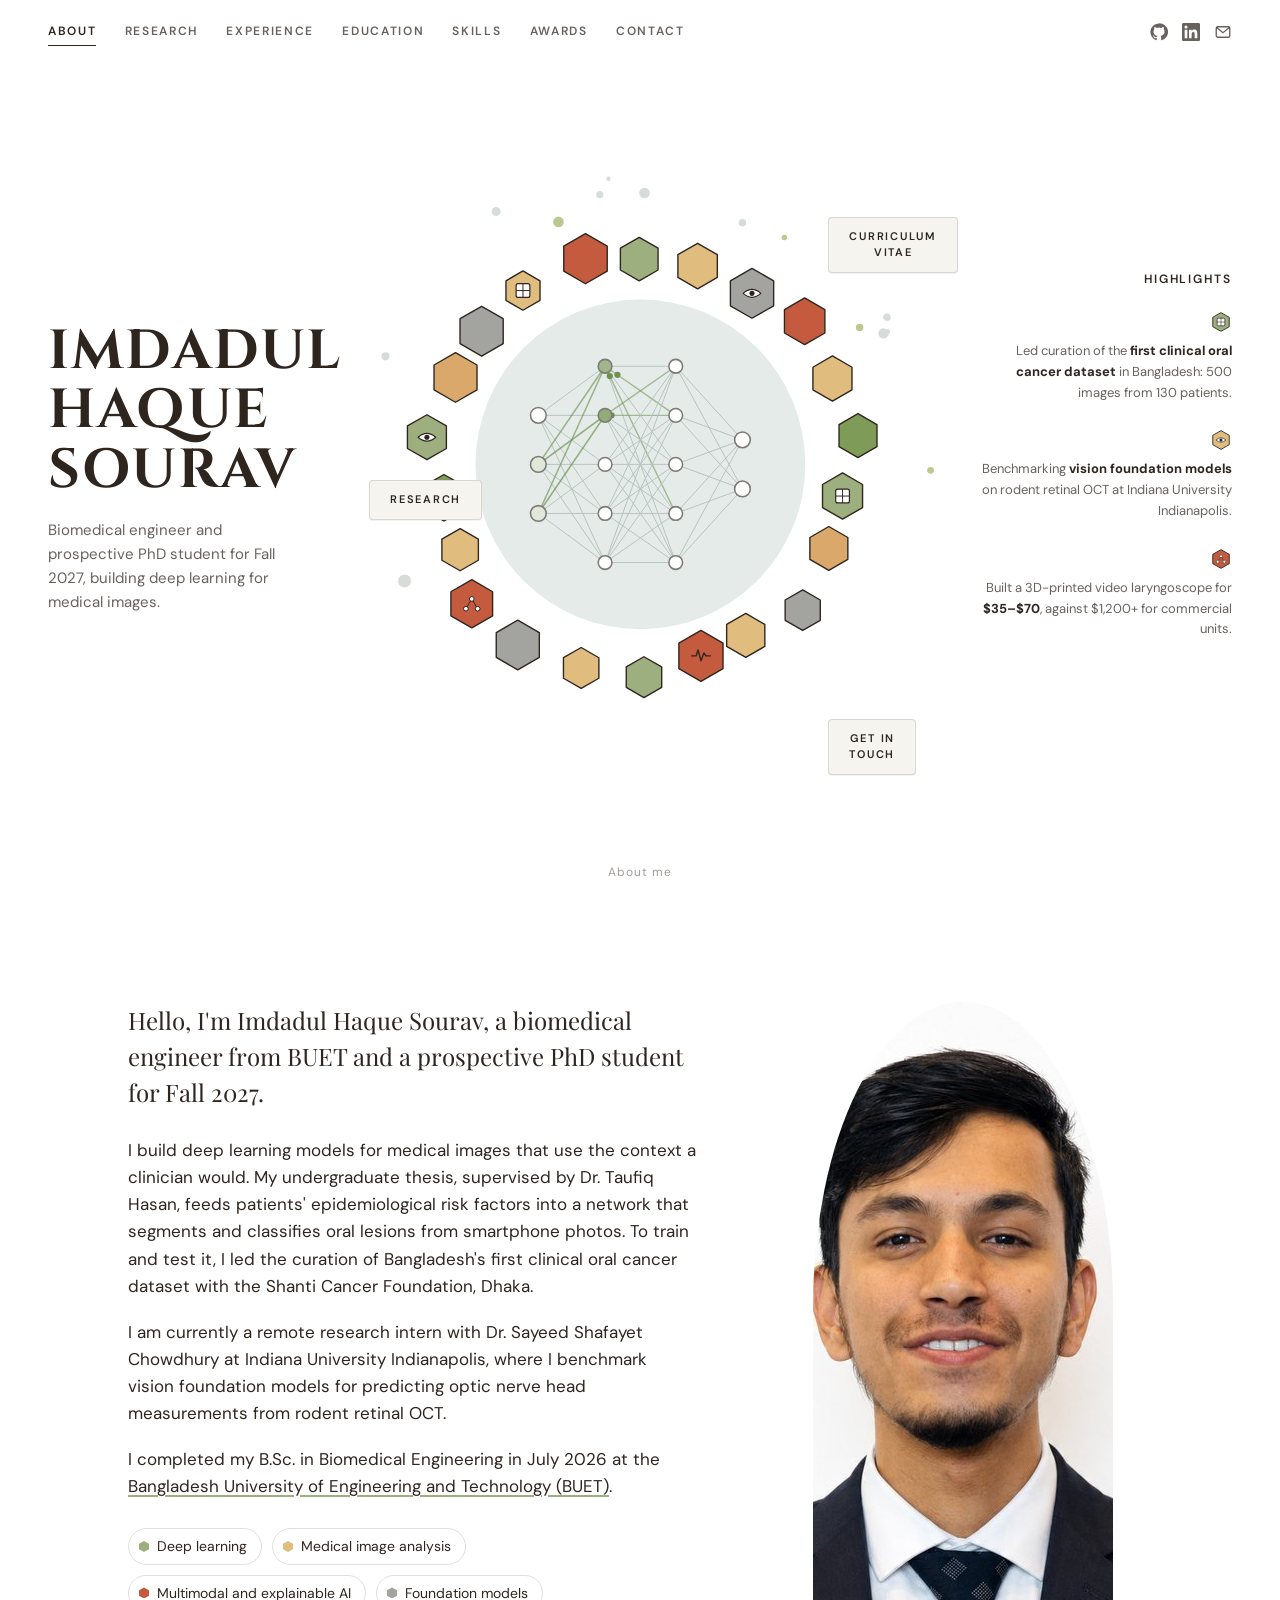
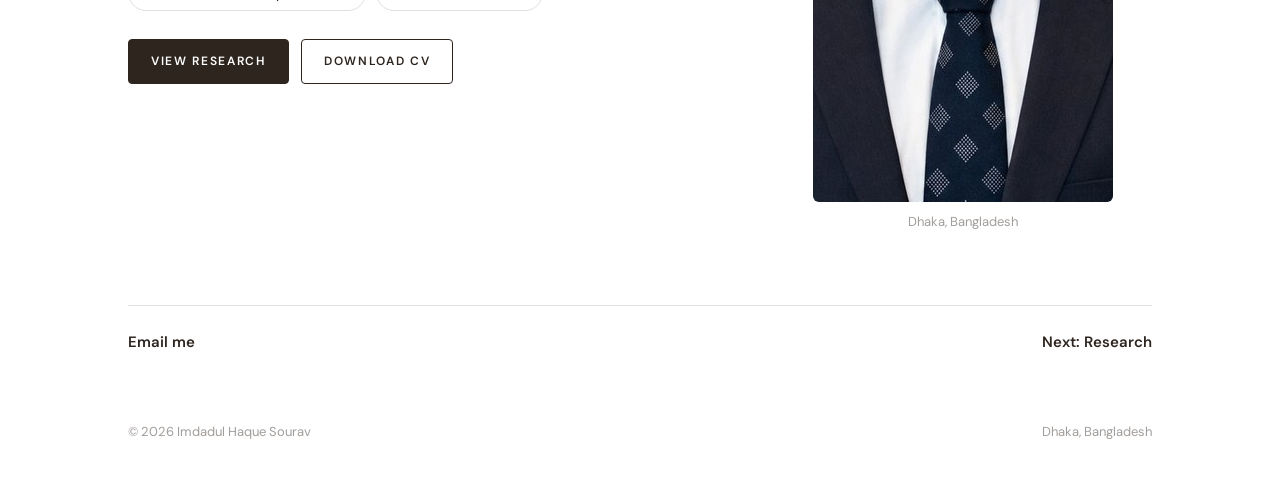
==== index.html @ ea56e16f "Launch research portfolio site" ====
<!doctype html>
<html lang="en">
<head>
<meta charset="utf-8">
<meta name="viewport" content="width=device-width, initial-scale=1">
<title>Imdadul Haque Sourav · Prospective PhD Student</title>
<meta name="description" content="Imdadul Haque Sourav, biomedical engineer (BUET) and prospective PhD student for Fall 2027, working on deep learning for medical image analysis, multimodal and explainable AI, and foundation models.">
<meta name="author" content="Imdadul Haque Sourav">
<meta name="theme-color" content="#ffffff">
<link rel="canonical" href="https://imdadulsourav.github.io/">
<meta property="og:title" content="Imdadul Haque Sourav · Prospective PhD Student">
<meta property="og:description" content="Imdadul Haque Sourav, biomedical engineer (BUET) and prospective PhD student for Fall 2027, working on deep learning for medical image analysis, multimodal and explainable AI, and foundation models.">
<meta property="og:type" content="website">
<meta property="og:url" content="https://imdadulsourav.github.io/">
<link rel="icon" href="assets/img/favicon.svg" type="image/svg+xml">
<link rel="preconnect" href="https://fonts.googleapis.com">
<link rel="preconnect" href="https://fonts.gstatic.com" crossorigin>
<link href="https://fonts.googleapis.com/css2?family=Cinzel:wght@600;700&family=DM+Sans:ital,opsz,wght@0,9..40,400;0,9..40,600;0,9..40,700;1,9..40,400&family=Playfair+Display:wght@400;500&display=swap" rel="stylesheet">
<link rel="stylesheet" href="assets/css/style.css">
</head>
<body class="home">
<a class="skip" href="#main">Skip to content</a>
<header class="site-header">
  <a class="brand" href="">Imdadul Haque Sourav</a>
  <button class="menu-btn" aria-expanded="false" aria-controls="nav">Menu</button>
  <nav class="nav" id="nav" aria-label="Main"><a href="" aria-current="page">About</a><a href="research/">Research</a><a href="experience/">Experience</a><a href="education/">Education</a><a href="skills/">Skills</a><a href="awards/">Awards</a><a href="contact/">Contact</a></nav>
  <div class="social">
    <a href="https://github.com/sourav042" aria-label="GitHub"><svg viewBox="0 0 24 24" fill="currentColor" aria-hidden="true"><path d="M12 .5a11.5 11.5 0 0 0-3.64 22.41c.58.1.79-.25.79-.56v-2c-3.2.7-3.88-1.37-3.88-1.37-.53-1.34-1.29-1.7-1.29-1.7-1.05-.72.08-.7.08-.7 1.16.08 1.77 1.19 1.77 1.19 1.03 1.77 2.71 1.26 3.37.96.1-.75.4-1.26.73-1.55-2.56-.29-5.25-1.28-5.25-5.69 0-1.26.45-2.29 1.19-3.1-.12-.29-.52-1.46.11-3.05 0 0 .97-.31 3.17 1.18a11 11 0 0 1 5.77 0c2.2-1.49 3.17-1.18 3.17-1.18.63 1.59.23 2.76.11 3.05.74.81 1.19 1.84 1.19 3.1 0 4.42-2.7 5.39-5.27 5.68.41.36.78 1.06.78 2.14v3.17c0 .31.21.67.8.56A11.5 11.5 0 0 0 12 .5Z"/></svg></a>
    <a href="https://www.linkedin.com/in/imdadul-haque-sourav42/" aria-label="LinkedIn"><svg viewBox="0 0 24 24" fill="currentColor" aria-hidden="true"><path d="M20.45 20.45h-3.56v-5.57c0-1.33-.02-3.04-1.85-3.04-1.85 0-2.14 1.45-2.14 2.94v5.67H9.35V9h3.41v1.56h.05c.48-.9 1.64-1.85 3.37-1.85 3.6 0 4.27 2.37 4.27 5.46v6.28ZM5.34 7.43a2.06 2.06 0 1 1 0-4.13 2.06 2.06 0 0 1 0 4.13ZM7.12 20.45H3.56V9h3.56v11.45ZM22.22 0H1.77C.79 0 0 .77 0 1.73v20.54C0 23.23.79 24 1.77 24h20.45c.98 0 1.78-.77 1.78-1.73V1.73C24 .77 23.2 0 22.22 0Z"/></svg></a>
    <a href="mailto:imdadulhaquesourav@gmail.com" aria-label="Email"><svg viewBox="0 0 24 24" fill="none" stroke="currentColor" stroke-width="1.8" aria-hidden="true"><rect x="3" y="5" width="18" height="14" rx="2"/><path d="m3.5 6 8.5 7 8.5-7"/></svg></a>
  </div>
</header>

<main id="main">
<section class="hero" aria-label="Introduction">
  <div class="hero-left">
    <h1 class="hero-title reveal d1"><span>Imdadul</span><span>Haque</span><span>Sourav</span></h1>
    <p class="hero-sub reveal d2">Biomedical engineer and prospective PhD student for Fall 2027, building deep learning for medical images.</p>
  </div>
  <div class="stage" id="stage">
    <a class="pill pill-a reveal d2" href="research/">Research</a>
    <a class="pill pill-b reveal d3" href="files/Imdadul_Haque_Sourav_CV.pdf">Curriculum<br>vitae</a>
    <a class="pill pill-c reveal d3" href="contact/">Get in<br>touch</a>
  </div>
  <aside class="facts" aria-label="Highlights">
    <h2 class="reveal d2">Highlights</h2>
    <p class="fact reveal d3"><svg viewBox="0 0 40 40" aria-hidden="true"><path d="M20 3 35 11.5v17L20 37 5 28.5v-17Z" fill="#9daf7e" stroke="#2e251f" stroke-width="1.6" stroke-linejoin="round"/><rect x="13" y="13" width="14" height="14" rx="2" fill="#fff" stroke="#2e251f" stroke-width="1.3"/><path d="M13 20h14M20 13v14" stroke="#2e251f" stroke-width="1"/></svg>Led curation of the <strong>first clinical oral cancer dataset</strong> in Bangladesh: 500 images from 130 patients.</p>
    <p class="fact reveal d4"><svg viewBox="0 0 40 40" aria-hidden="true"><path d="M20 3 35 11.5v17L20 37 5 28.5v-17Z" fill="#e0bd7f" stroke="#2e251f" stroke-width="1.6" stroke-linejoin="round"/><path d="M11 20q9-8 18 0-9 8-18 0Z" fill="#fff" stroke="#2e251f" stroke-width="1.3"/><circle cx="20" cy="20" r="2.8" fill="#2e251f"/></svg>Benchmarking <strong>vision foundation models</strong> on rodent retinal OCT at Indiana University Indianapolis.</p>
    <p class="fact reveal d4"><svg viewBox="0 0 40 40" aria-hidden="true"><path d="M20 3 35 11.5v17L20 37 5 28.5v-17Z" fill="#c55b3e" stroke="#2e251f" stroke-width="1.6" stroke-linejoin="round"/><path d="M14 25 20 15l6 10" fill="none" stroke="#2e251f" stroke-width="1.1"/><circle cx="20" cy="15" r="2.6" fill="#fff" stroke="#2e251f"/><circle cx="14" cy="25" r="2.6" fill="#fff" stroke="#2e251f"/><circle cx="26" cy="25" r="2.6" fill="#fff" stroke="#2e251f"/></svg>Built a 3D-printed video laryngoscope for <strong>$35–$70</strong>, against $1,200+ for commercial units.</p>
  </aside>
  <a class="scroll-cue" href="#about">About me</a>
</section>

<section class="page" id="about" style="padding: clamp(48px,8vw,104px) var(--gutter) 40px; max-width:1120px; margin:0 auto;">
  <div class="about">
    <div>
      <div class="prose">
        <p>Hello, I'm Imdadul Haque Sourav, a biomedical engineer from BUET and a prospective PhD student for Fall 2027.</p>
        <p>I build deep learning models for medical images that use the context a clinician would. My undergraduate thesis, supervised by Dr. Taufiq Hasan, feeds patients' epidemiological risk factors into a network that segments and classifies oral lesions from smartphone photos. To train and test it, I led the curation of Bangladesh's first clinical oral cancer dataset with the Shanti Cancer Foundation, Dhaka.</p>
        <p>I am currently a remote research intern with Dr. Sayeed Shafayet Chowdhury at Indiana University Indianapolis, where I benchmark vision foundation models for predicting optic nerve head measurements from rodent retinal OCT.</p>
        <p>I completed my B.Sc. in Biomedical Engineering in July 2026 at the <a href="https://www.buet.ac.bd/">Bangladesh University of Engineering and Technology (BUET)</a>.</p>
      </div>
      <ul class="interests" aria-label="Research interests">
        <li style="--c:#9daf7e">Deep learning</li>
        <li style="--c:#e0bd7f">Medical image analysis</li>
        <li style="--c:#c55b3e">Multimodal and explainable AI</li>
        <li style="--c:#a3a3a0">Foundation models</li>
      </ul>
      <div class="cta-row">
        <a class="btn btn-solid" href="research/">View research</a>
        <a class="btn btn-ghost" href="files/Imdadul_Haque_Sourav_CV.pdf">Download CV</a>
      </div>
    </div>
    <figure class="portrait-wrap" style="margin:0">
      <img class="portrait" src="assets/img/portrait.jpg" alt="Portrait of Imdadul Haque Sourav" width="640" height="800">
      <figcaption class="portrait-cap">Dhaka, Bangladesh</figcaption>
    </figure>
  </div>
  <div class="next"><a href="mailto:imdadulhaquesourav@gmail.com">Email me</a><a href="research/">Next: Research</a></div>
</section>
</main>

<footer class="site-footer">
  <span>© 2026 Imdadul Haque Sourav</span>
  <span>Dhaka, Bangladesh</span>
</footer>
<script src="assets/js/main.js"></script>
</body>
</html>
---- assets/css/style.css ----
/* Imdadul Haque Sourav — research portfolio */
:root {
  --ink: #2e251f;
  --ink-soft: rgba(46, 37, 31, 0.72);
  --ink-faint: rgba(46, 37, 31, 0.45);
  --paper: #ffffff;
  --mist: #e4ebe8;
  --mist-deep: #d3ddd8;
  --sage: #9daf7e;
  --moss: #6f9150;
  --mustard: #e0bd7f;
  --rust: #c55b3e;
  --stone: #a3a3a0;
  --line: rgba(46, 37, 31, 0.14);
  --chip: #f6f4ef;

  --display: "Cinzel", "Trajan Pro", Georgia, serif;
  --serif: "Playfair Display", Georgia, serif;
  --sans: "DM Sans", system-ui, -apple-system, "Segoe UI", sans-serif;

  --measure: 66ch;
  --gutter: clamp(16px, 4vw, 48px);
}

*, *::before, *::after { box-sizing: border-box; }
html { -webkit-text-size-adjust: 100%; scroll-behavior: smooth; }
body {
  margin: 0;
  background: var(--paper);
  color: var(--ink);
  font-family: var(--sans);
  font-size: 17px;
  line-height: 1.6;
  -webkit-font-smoothing: antialiased;
  overflow-x: hidden;
}
img { max-width: 100%; display: block; }
a { color: inherit; }
:focus-visible { outline: 2px solid var(--moss); outline-offset: 3px; border-radius: 2px; }

.skip { position: absolute; left: -9999px; top: 8px; background: var(--ink); color: #fff; padding: 8px 14px; z-index: 50; }
.skip:focus { left: 8px; }

/* ---------- header ---------- */
.site-header {
  position: sticky; top: 0; z-index: 20;
  display: flex; align-items: center; justify-content: space-between; gap: 16px;
  padding: 18px var(--gutter);
  background: rgba(255, 255, 255, 0.92);
  backdrop-filter: blur(6px);
}
.home .site-header { position: absolute; left: 0; right: 0; background: transparent; backdrop-filter: none; }
.brand { font-family: var(--display); font-weight: 700; font-size: 15px; letter-spacing: 0.06em; text-decoration: none; white-space: nowrap; }
.home .brand { display: none; }
.home .nav { margin-right: auto; }
.nav { display: flex; gap: clamp(14px, 2.2vw, 30px); }
.nav a {
  font-size: 12px; font-weight: 600; letter-spacing: 0.14em; text-transform: uppercase;
  color: var(--ink-soft); text-decoration: none; padding: 4px 0; border-bottom: 1px solid transparent;
}
.nav a:hover { color: var(--ink); }
.nav a[aria-current="page"] { color: var(--ink); border-bottom-color: var(--ink); }
.social { display: flex; gap: 14px; align-items: center; }
.social a { color: var(--ink-soft); display: inline-flex; }
.social a:hover { color: var(--ink); }
.social svg { width: 18px; height: 18px; }
.menu-btn { display: none; background: none; border: 1px solid var(--line); border-radius: 999px; padding: 6px 14px; font: 600 12px var(--sans); letter-spacing: 0.12em; text-transform: uppercase; color: var(--ink); cursor: pointer; }

@media (max-width: 900px) {
  .menu-btn { display: inline-block; }
  .nav {
    position: absolute; top: 100%; left: 0; right: 0;
    flex-direction: column; gap: 0; padding: 8px var(--gutter) 18px;
    background: #fff; border-bottom: 1px solid var(--line);
    display: none;
  }
  .nav.open { display: flex; }
  .nav a { padding: 12px 0; font-size: 13px; }
  .home .brand { display: inline; }
}

/* ---------- home hero ---------- */
.hero {
  position: relative;
  min-height: 100vh; min-height: 100svh;
  display: grid;
  grid-template-columns: minmax(0, 1fr) auto minmax(0, 1fr);
  align-items: center;
  gap: clamp(16px, 3vw, 48px);
  padding: 84px var(--gutter) 48px;
}
.hero-title {
  font-family: var(--display); font-weight: 700;
  font-size: clamp(34px, 4.3vw, 62px); line-height: 1.08; letter-spacing: 0.04em;
  margin: 0; text-transform: uppercase;
}
.hero-title span { display: block; }
.hero-sub { margin: 18px 0 0; color: var(--ink-soft); font-size: 15px; max-width: 30ch; }

.stage { position: relative; width: min(68vh, 600px, 46vw); aspect-ratio: 1; }
.stage svg { width: 100%; height: 100%; overflow: visible; }

.pill {
  position: absolute; transform: translate(-50%, -50%);
  background: var(--chip); border: 1px solid var(--line); border-radius: 4px;
  padding: 11px 20px; text-align: center; text-decoration: none;
  font-size: 11px; font-weight: 600; letter-spacing: 0.16em; line-height: 1.45; text-transform: uppercase;
  box-shadow: 0 1px 0 rgba(46, 37, 31, 0.06);
  transition: background .2s, transform .2s;
  white-space: nowrap;
}
.pill:hover { background: #fff; transform: translate(-50%, -50%) translateY(-2px); }
.pill-a { left: 4%; top: 52%; }
.pill-b { left: 82%; top: 8%; }
.pill-c { left: 82%; top: 92%; }

.facts { justify-self: end; max-width: 250px; text-align: right; }
.facts h2 { font-size: 12px; font-weight: 600; letter-spacing: 0.16em; text-transform: uppercase; margin: 0 0 22px; }
.fact { margin: 0 0 26px; font-size: 13px; line-height: 1.6; color: var(--ink-soft); }
.fact strong { color: var(--ink); font-weight: 700; }
.fact svg { width: 22px; height: 22px; display: block; margin: 0 0 8px auto; }

/* intro choreography: stage first, then everything else */
.js .hero .reveal { opacity: 0; transform: translateY(8px); transition: opacity .9s ease, transform .9s ease; }
.js .hero.ready .reveal { opacity: 1; transform: none; }
.js .hero.ready .reveal.d1 { transition-delay: .15s; }
.js .hero.ready .reveal.d2 { transition-delay: .45s; }
.js .hero.ready .reveal.d3 { transition-delay: .75s; }
.js .hero.ready .reveal.d4 { transition-delay: 1.05s; }

.hex { transform-box: fill-box; transform-origin: center; }
.js .hex { opacity: 0; transform: scale(.4); transition: opacity .5s ease, transform .6s cubic-bezier(.34, 1.56, .64, 1); }
.js .ready .hex { opacity: 1; transform: none; }

.scroll-cue { position: absolute; left: 50%; bottom: 18px; transform: translateX(-50%); font-size: 12px; color: var(--ink-faint); text-decoration: none; letter-spacing: 0.08em; }
.scroll-cue:hover { color: var(--ink); }

@media (max-width: 1100px) {
  .hero { grid-template-columns: 1fr; justify-items: center; text-align: center; padding-top: 96px; gap: 36px; }
  .hero-left { order: 2; }
  .hero-sub { margin-left: auto; margin-right: auto; }
  .stage { order: 1; width: min(88vw, 520px); }
  .facts { order: 3; justify-self: center; text-align: center; max-width: 520px; display: grid; grid-template-columns: repeat(3, 1fr); gap: 18px; }
  .facts h2 { grid-column: 1 / -1; margin: 0; }
  .fact { margin: 0; }
  .fact svg { margin: 0 auto 8px; }
  .scroll-cue { display: none; }
}
@media (max-width: 600px) {
  .facts { grid-template-columns: 1fr; max-width: 320px; }
  .pill { padding: 8px 12px; font-size: 10px; letter-spacing: 0.12em; }
  .pill-a { left: 9%; }
  .pill-b, .pill-c { left: 84%; }
}

/* ---------- page shell ---------- */
main.page { padding: clamp(36px, 7vw, 88px) var(--gutter) 64px; max-width: 1120px; margin: 0 auto; }
.page-head { display: grid; grid-template-columns: auto 1fr; gap: 22px; align-items: center; margin-bottom: clamp(36px, 6vw, 64px); }
.page-head h1 {
  font-family: var(--display); font-weight: 700; text-transform: uppercase; letter-spacing: 0.04em;
  font-size: clamp(30px, 5vw, 54px); line-height: 1.08; margin: 0;
}
.page-head p { grid-column: 1 / -1; margin: 0; max-width: var(--measure); color: var(--ink-soft); }
.head-hex { width: 54px; height: 54px; }

h2.section { font-family: var(--display); font-weight: 700; font-size: 22px; letter-spacing: 0.04em; margin: 64px 0 22px; }
h3 { font-family: var(--display); font-weight: 700; letter-spacing: 0.02em; }

.prose { max-width: var(--measure); }
.prose p { margin: 0 0 1.1em; }
.prose a { text-decoration-color: var(--sage); text-underline-offset: 3px; text-decoration-thickness: 2px; }
.prose a:hover { text-decoration-color: var(--ink); }

/* ---------- about (home) ---------- */
.about { display: grid; grid-template-columns: minmax(0, 1.5fr) minmax(0, 1fr); gap: clamp(32px, 6vw, 80px); align-items: start; }
.about .prose p:first-child { font-family: var(--serif); font-size: clamp(20px, 2.1vw, 24px); line-height: 1.5; }
.portrait-wrap { position: relative; max-width: 300px; justify-self: center; width: 100%; }
.portrait {
  width: 100%; aspect-ratio: 4 / 5; object-fit: cover;
  border-radius: 50% 50% 6px 6px / 38% 38% 6px 6px;
  background: var(--mist);
}
.portrait-mono { display: grid; place-items: center; font-family: var(--display); font-size: 64px; color: var(--moss); }
.portrait-cap { font-size: 13px; color: var(--ink-faint); margin-top: 10px; text-align: center; }
.cta-row { display: flex; flex-wrap: wrap; gap: 12px; margin: 28px 0 0; }
.btn {
  display: inline-block; padding: 12px 22px; border-radius: 4px; text-decoration: none;
  font-size: 12px; font-weight: 600; letter-spacing: 0.14em; text-transform: uppercase;
  border: 1px solid var(--ink); transition: background .2s, color .2s;
}
.btn-solid { background: var(--ink); color: #fff; }
.btn-solid:hover { background: var(--moss); border-color: var(--moss); }
.btn-ghost:hover { background: var(--chip); }

.interests { list-style: none; padding: 0; margin: 28px 0 0; display: flex; flex-wrap: wrap; gap: 10px; }
.interests li { display: inline-flex; align-items: center; gap: 8px; font-size: 14px; padding: 6px 14px 6px 10px; border: 1px solid var(--line); border-radius: 999px; }
.interests li::before { content: ""; width: 10px; height: 11px; clip-path: polygon(50% 0, 100% 25%, 100% 75%, 50% 100%, 0 75%, 0 25%); background: var(--c, var(--sage)); }

@media (max-width: 760px) {
  .about { grid-template-columns: 1fr; }
  .portrait-wrap { order: -1; max-width: 240px; }
}

/* ---------- featured project ---------- */
.feature { border: 1px solid var(--line); border-radius: 6px; padding: clamp(22px, 4vw, 44px); background: linear-gradient(var(--paper), var(--paper)) padding-box; }
.meta { display: flex; flex-wrap: wrap; gap: 8px 18px; font-size: 13px; color: var(--ink-faint); margin: 0 0 10px; }
.tag { display: inline-flex; align-items: center; gap: 7px; color: var(--ink); font-weight: 600; }
.tag::before { content: ""; width: 9px; height: 10px; clip-path: polygon(50% 0, 100% 25%, 100% 75%, 50% 100%, 0 75%, 0 25%); background: var(--c, var(--sage)); }
.feature h3 { font-size: clamp(22px, 2.6vw, 30px); line-height: 1.25; margin: 0 0 14px; max-width: 30ch; }
.feature .prose { margin-top: 12px; }
.status { display: inline-block; font-size: 12px; font-weight: 600; padding: 3px 10px; border-radius: 999px; background: var(--mist); color: var(--ink); }

.pipeline { list-style: none; padding: 0; margin: 30px 0 0; display: grid; grid-template-columns: repeat(4, minmax(0, 1fr)); gap: 0; counter-reset: step; }
.pipeline li { position: relative; padding: 18px 18px 4px 0; border-top: 2px solid var(--mist-deep); counter-increment: step; }
.pipeline li::before { content: counter(step, decimal-leading-zero); position: absolute; top: -13px; left: 0; background: #fff; padding-right: 8px; font-family: var(--display); font-weight: 700; font-size: 15px; color: var(--moss); }
.pipeline b { display: block; font-size: 15px; margin-bottom: 4px; }
.pipeline span { font-size: 14px; color: var(--ink-soft); line-height: 1.5; display: block; }
@media (max-width: 760px) { .pipeline { grid-template-columns: 1fr 1fr; row-gap: 22px; } }

.links { display: flex; flex-wrap: wrap; gap: 10px; margin-top: 22px; }
.links a { font-size: 13px; font-weight: 600; text-decoration: none; padding: 7px 14px; border-radius: 4px; border: 1px solid var(--line); background: var(--chip); }
.links a:hover { border-color: var(--ink); background: #fff; }
.links a::after { content: " ↗"; color: var(--ink-faint); }

/* ---------- project list ---------- */
.projects { display: grid; grid-template-columns: repeat(2, minmax(0, 1fr)); gap: 0; border-top: 1px solid var(--line); }
.project { padding: 28px 28px 30px 0; border-bottom: 1px solid var(--line); }
.project:nth-child(odd) { border-right: 1px solid var(--line); }
.project:nth-child(even) { padding-left: 28px; padding-right: 0; }
.project h3 { font-size: 19px; line-height: 1.3; margin: 0 0 10px; }
.project p { margin: 0; font-size: 15px; color: var(--ink-soft); }
.project .links { margin-top: 16px; }
@media (max-width: 760px) {
  .projects { grid-template-columns: 1fr; }
  .project, .project:nth-child(even) { padding: 24px 0; border-right: none; }
}

/* ---------- timeline (experience / education / awards) ---------- */
.timeline { list-style: none; margin: 0; padding: 0; position: relative; }
.timeline::before { content: ""; position: absolute; left: 7px; top: 8px; bottom: 8px; width: 2px; background: var(--mist-deep); }
.timeline > li { position: relative; padding: 0 0 44px 44px; }
.timeline > li::before {
  content: ""; position: absolute; left: 0; top: 6px; width: 16px; height: 18px;
  clip-path: polygon(50% 0, 100% 25%, 100% 75%, 50% 100%, 0 75%, 0 25%);
  background: var(--c, var(--sage));
}
.timeline .when { font-size: 13px; font-weight: 600; color: var(--ink-faint); margin: 0 0 4px; }
.timeline h3 { font-size: 20px; margin: 0 0 4px; line-height: 1.3; }
.timeline .where { margin: 0 0 12px; color: var(--ink-soft); font-size: 15px; }
.timeline ul.points { margin: 0; padding-left: 18px; max-width: var(--measure); }
.timeline ul.points li { margin-bottom: 6px; font-size: 15.5px; }
.timeline p.body { margin: 0; max-width: var(--measure); font-size: 15.5px; }

/* ---------- skills ---------- */
.skills { display: grid; grid-template-columns: repeat(2, minmax(0, 1fr)); gap: 0; border-top: 1px solid var(--line); }
.skill { padding: 26px 28px 26px 0; border-bottom: 1px solid var(--line); }
.skill:nth-child(odd) { border-right: 1px solid var(--line); }
.skill:nth-child(even) { padding-left: 28px; padding-right: 0; }
.skill h3 { font-size: 17px; margin: 0 0 8px; display: flex; gap: 10px; align-items: center; }
.skill h3::before { content: ""; width: 12px; height: 13px; flex: none; clip-path: polygon(50% 0, 100% 25%, 100% 75%, 50% 100%, 0 75%, 0 25%); background: var(--c, var(--sage)); }
.skill .tools { margin: 0 0 10px; font-size: 15px; }
.skill .evidence { margin: 0; font-size: 14px; color: var(--ink-soft); }
.skill .evidence b { color: var(--ink); font-weight: 600; }
@media (max-width: 760px) {
  .skills { grid-template-columns: 1fr; }
  .skill, .skill:nth-child(even) { padding: 22px 0; border-right: none; }
}

/* ---------- contact ---------- */
.contact-grid { display: grid; grid-template-columns: minmax(0, 1.3fr) minmax(0, 1fr); gap: clamp(28px, 6vw, 72px); }
.mail { font-family: var(--serif); font-size: clamp(20px, 3vw, 30px); word-break: break-word; text-decoration-color: var(--sage); text-underline-offset: 6px; text-decoration-thickness: 2px; }
.mail:hover { text-decoration-color: var(--ink); }
dl.facts-list { margin: 0; display: grid; grid-template-columns: auto 1fr; gap: 14px 24px; font-size: 15px; }
dl.facts-list dt { color: var(--ink-faint); }
dl.facts-list dd { margin: 0; }
@media (max-width: 760px) { .contact-grid { grid-template-columns: 1fr; } }

/* ---------- next / footer ---------- */
.next { margin-top: 72px; padding-top: 24px; border-top: 1px solid var(--line); display: flex; justify-content: space-between; flex-wrap: wrap; gap: 12px; font-size: 15px; }
.next a { text-decoration: none; font-weight: 600; }
.next a:hover { text-decoration: underline; text-underline-offset: 4px; }
.site-footer { padding: 28px var(--gutter) 36px; font-size: 13px; color: var(--ink-faint); display: flex; justify-content: space-between; flex-wrap: wrap; gap: 10px; max-width: 1120px; margin: 0 auto; }

@media (prefers-reduced-motion: reduce) {
  html { scroll-behavior: auto; }
  .js .hero .reveal, .js .hex { opacity: 1 !important; transform: none !important; transition: none !important; }
}
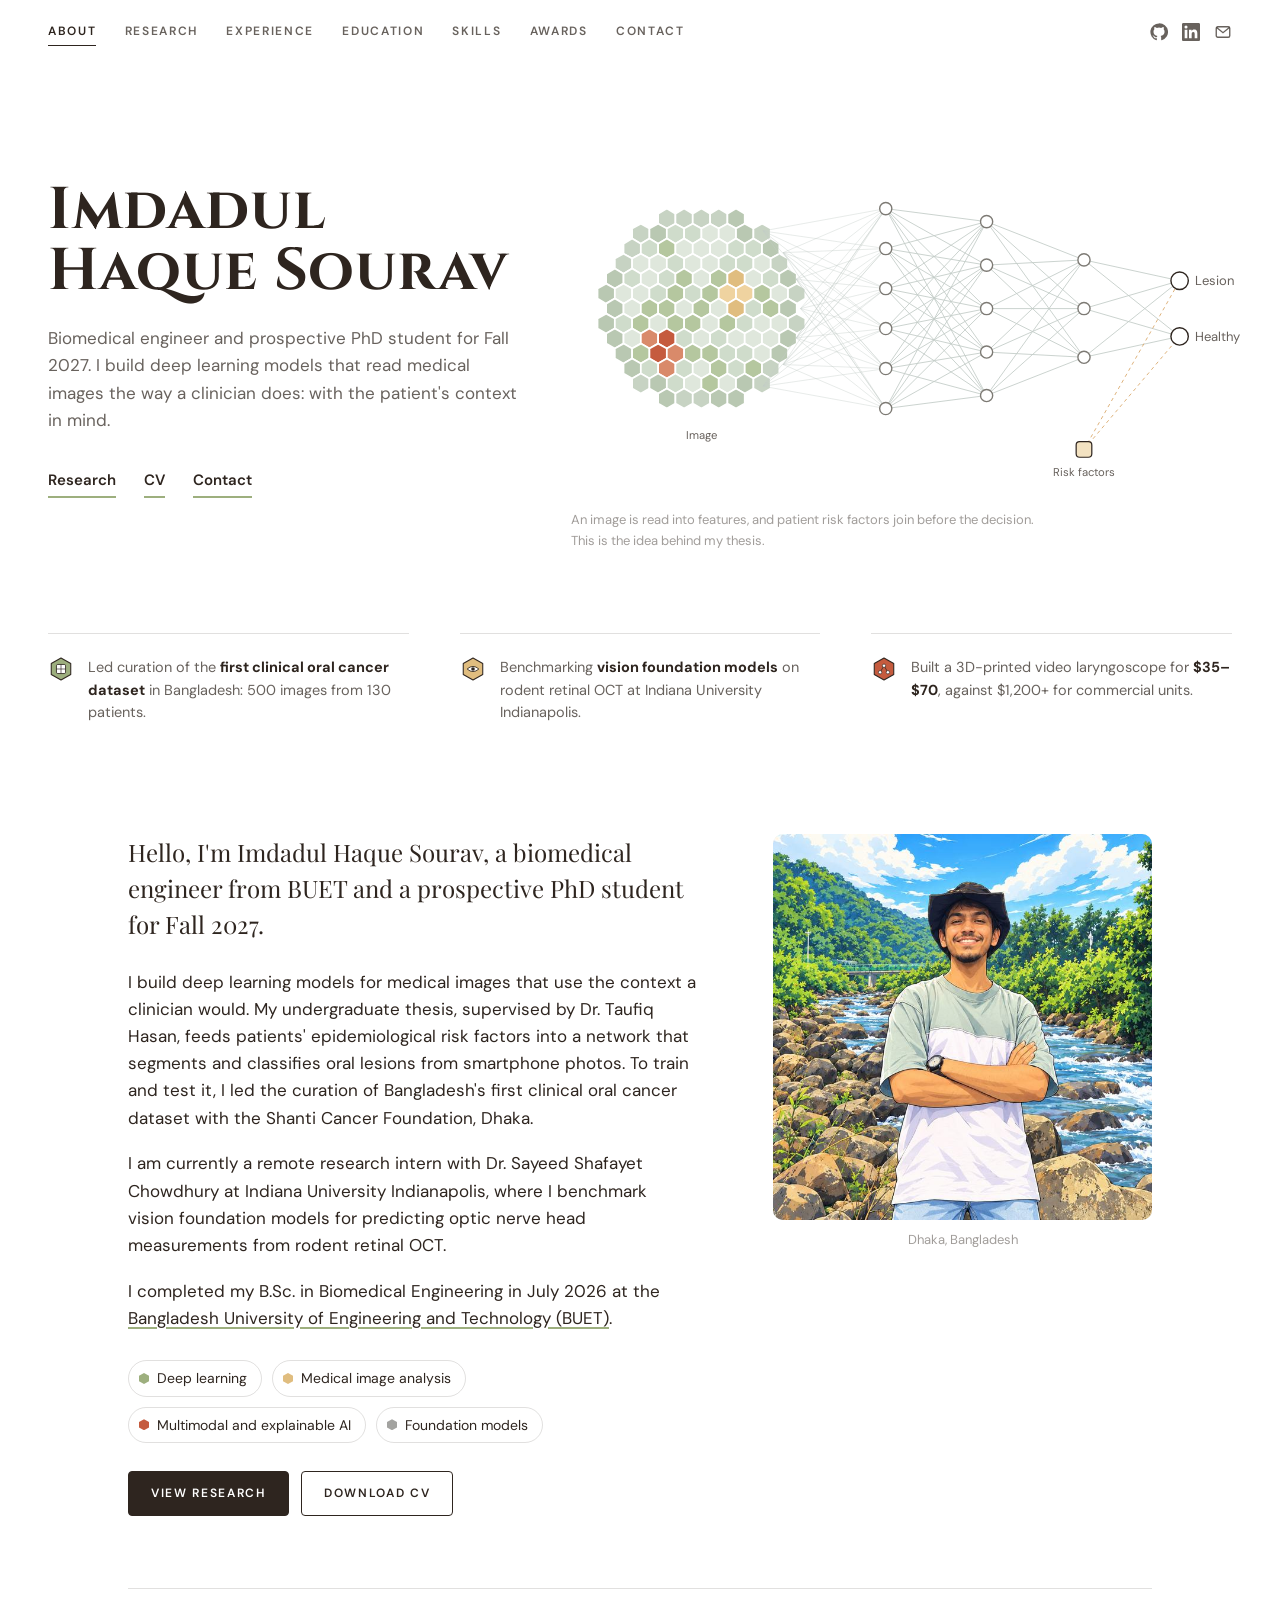
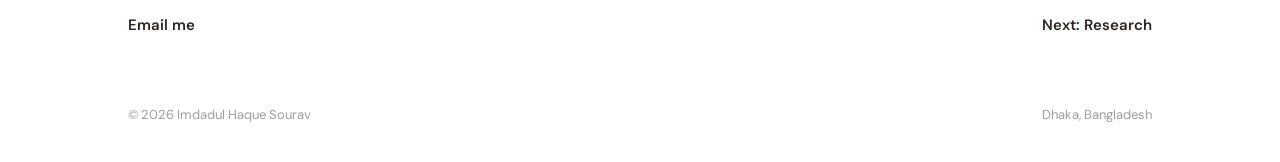
==== commit 10235b94: "Redesign home page and update portrait" ====
--- a/index.html
+++ b/index.html
@@ -34,21 +34,24 @@
 <main id="main">
 <section class="hero" aria-label="Introduction">
   <div class="hero-left">
-    <h1 class="hero-title reveal d1"><span>Imdadul</span><span>Haque</span><span>Sourav</span></h1>
-    <p class="hero-sub reveal d2">Biomedical engineer and prospective PhD student for Fall 2027, building deep learning for medical images.</p>
+    <h1 class="hero-title reveal d1">Imdadul Haque Sourav</h1>
+    <p class="hero-sub reveal d2">Biomedical engineer and prospective PhD student for Fall 2027. I build deep learning models that read medical images the way a clinician does: with the patient's context in mind.</p>
+    <nav class="hero-links reveal d3" aria-label="Quick links">
+      <a href="research/">Research</a>
+      <a href="files/Imdadul_Haque_Sourav_CV.pdf">CV</a>
+      <a href="contact/">Contact</a>
+    </nav>
   </div>
-  <div class="stage" id="stage">
-    <a class="pill pill-a reveal d2" href="research/">Research</a>
-    <a class="pill pill-b reveal d3" href="files/Imdadul_Haque_Sourav_CV.pdf">Curriculum<br>vitae</a>
-    <a class="pill pill-c reveal d3" href="contact/">Get in<br>touch</a>
-  </div>
-  <aside class="facts" aria-label="Highlights">
-    <h2 class="reveal d2">Highlights</h2>
-    <p class="fact reveal d3"><svg viewBox="0 0 40 40" aria-hidden="true"><path d="M20 3 35 11.5v17L20 37 5 28.5v-17Z" fill="#9daf7e" stroke="#2e251f" stroke-width="1.6" stroke-linejoin="round"/><rect x="13" y="13" width="14" height="14" rx="2" fill="#fff" stroke="#2e251f" stroke-width="1.3"/><path d="M13 20h14M20 13v14" stroke="#2e251f" stroke-width="1"/></svg>Led curation of the <strong>first clinical oral cancer dataset</strong> in Bangladesh: 500 images from 130 patients.</p>
-    <p class="fact reveal d4"><svg viewBox="0 0 40 40" aria-hidden="true"><path d="M20 3 35 11.5v17L20 37 5 28.5v-17Z" fill="#e0bd7f" stroke="#2e251f" stroke-width="1.6" stroke-linejoin="round"/><path d="M11 20q9-8 18 0-9 8-18 0Z" fill="#fff" stroke="#2e251f" stroke-width="1.3"/><circle cx="20" cy="20" r="2.8" fill="#2e251f"/></svg>Benchmarking <strong>vision foundation models</strong> on rodent retinal OCT at Indiana University Indianapolis.</p>
-    <p class="fact reveal d4"><svg viewBox="0 0 40 40" aria-hidden="true"><path d="M20 3 35 11.5v17L20 37 5 28.5v-17Z" fill="#c55b3e" stroke="#2e251f" stroke-width="1.6" stroke-linejoin="round"/><path d="M14 25 20 15l6 10" fill="none" stroke="#2e251f" stroke-width="1.1"/><circle cx="20" cy="15" r="2.6" fill="#fff" stroke="#2e251f"/><circle cx="14" cy="25" r="2.6" fill="#fff" stroke="#2e251f"/><circle cx="26" cy="25" r="2.6" fill="#fff" stroke="#2e251f"/></svg>Built a 3D-printed video laryngoscope for <strong>$35–$70</strong>, against $1,200+ for commercial units.</p>
-  </aside>
-  <a class="scroll-cue" href="#about">About me</a>
+  <figure class="diagram" style="margin:0">
+    <div id="stage" class="stage"></div>
+    <figcaption class="diagram-cap reveal d4">An image is read into features, and patient risk factors join before the decision. This is the idea behind my thesis.</figcaption>
+  </figure>
+</section>
+
+<section class="highlights" aria-label="Highlights">
+  <p class="hl"><svg viewBox="0 0 40 40" aria-hidden="true"><path d="M20 3 35 11.5v17L20 37 5 28.5v-17Z" fill="#9daf7e" stroke="#2e251f" stroke-width="1.6" stroke-linejoin="round"/><rect x="13" y="13" width="14" height="14" rx="2" fill="#fff" stroke="#2e251f" stroke-width="1.3"/><path d="M13 20h14M20 13v14" stroke="#2e251f" stroke-width="1"/></svg><span>Led curation of the <strong>first clinical oral cancer dataset</strong> in Bangladesh: 500 images from 130 patients.</span></p>
+  <p class="hl"><svg viewBox="0 0 40 40" aria-hidden="true"><path d="M20 3 35 11.5v17L20 37 5 28.5v-17Z" fill="#e0bd7f" stroke="#2e251f" stroke-width="1.6" stroke-linejoin="round"/><path d="M11 20q9-8 18 0-9 8-18 0Z" fill="#fff" stroke="#2e251f" stroke-width="1.3"/><circle cx="20" cy="20" r="2.8" fill="#2e251f"/></svg><span>Benchmarking <strong>vision foundation models</strong> on rodent retinal OCT at Indiana University Indianapolis.</span></p>
+  <p class="hl"><svg viewBox="0 0 40 40" aria-hidden="true"><path d="M20 3 35 11.5v17L20 37 5 28.5v-17Z" fill="#c55b3e" stroke="#2e251f" stroke-width="1.6" stroke-linejoin="round"/><path d="M14 25 20 15l6 10" fill="none" stroke="#2e251f" stroke-width="1.1"/><circle cx="20" cy="15" r="2.6" fill="#fff" stroke="#2e251f"/><circle cx="14" cy="25" r="2.6" fill="#fff" stroke="#2e251f"/><circle cx="26" cy="25" r="2.6" fill="#fff" stroke="#2e251f"/></svg><span>Built a 3D-printed video laryngoscope for <strong>$35–$70</strong>, against $1,200+ for commercial units.</span></p>
 </section>
 
 <section class="page" id="about" style="padding: clamp(48px,8vw,104px) var(--gutter) 40px; max-width:1120px; margin:0 auto;">
@@ -72,7 +75,7 @@
       </div>
     </div>
     <figure class="portrait-wrap" style="margin:0">
-      <img class="portrait" src="assets/img/portrait.jpg" alt="Portrait of Imdadul Haque Sourav" width="640" height="800">
+      <img class="portrait" src="assets/img/portrait.jpg" alt="Portrait of Imdadul Haque Sourav" width="640" height="652">
       <figcaption class="portrait-cap">Dhaka, Bangladesh</figcaption>
     </figure>
   </div>
--- a/assets/css/style.css
+++ b/assets/css/style.css
@@ -49,7 +49,7 @@
   background: rgba(255, 255, 255, 0.92);
   backdrop-filter: blur(6px);
 }
-.home .site-header { position: absolute; left: 0; right: 0; background: transparent; backdrop-filter: none; }
+.home .site-header { position: absolute; left: 0; right: 0; }
 .brand { font-family: var(--display); font-weight: 700; font-size: 15px; letter-spacing: 0.06em; text-decoration: none; white-space: nowrap; }
 .home .brand { display: none; }
 .home .nav { margin-right: auto; }
@@ -76,81 +76,62 @@
   }
   .nav.open { display: flex; }
   .nav a { padding: 12px 0; font-size: 13px; }
-  .home .brand { display: inline; }
+
 }
 
 /* ---------- home hero ---------- */
 .hero {
-  position: relative;
-  min-height: 100vh; min-height: 100svh;
   display: grid;
-  grid-template-columns: minmax(0, 1fr) auto minmax(0, 1fr);
+  grid-template-columns: minmax(0, 5fr) minmax(0, 7fr);
   align-items: center;
-  gap: clamp(16px, 3vw, 48px);
-  padding: 84px var(--gutter) 48px;
+  gap: clamp(24px, 4vw, 64px);
+  max-width: 1280px; margin: 0 auto;
+  padding: clamp(110px, 14vh, 150px) var(--gutter) clamp(40px, 6vh, 64px);
 }
 .hero-title {
   font-family: var(--display); font-weight: 700;
-  font-size: clamp(34px, 4.3vw, 62px); line-height: 1.08; letter-spacing: 0.04em;
-  margin: 0; text-transform: uppercase;
-}
-.hero-title span { display: block; }
-.hero-sub { margin: 18px 0 0; color: var(--ink-soft); font-size: 15px; max-width: 30ch; }
-
-.stage { position: relative; width: min(68vh, 600px, 46vw); aspect-ratio: 1; }
-.stage svg { width: 100%; height: 100%; overflow: visible; }
-
-.pill {
-  position: absolute; transform: translate(-50%, -50%);
-  background: var(--chip); border: 1px solid var(--line); border-radius: 4px;
-  padding: 11px 20px; text-align: center; text-decoration: none;
-  font-size: 11px; font-weight: 600; letter-spacing: 0.16em; line-height: 1.45; text-transform: uppercase;
-  box-shadow: 0 1px 0 rgba(46, 37, 31, 0.06);
-  transition: background .2s, transform .2s;
-  white-space: nowrap;
-}
-.pill:hover { background: #fff; transform: translate(-50%, -50%) translateY(-2px); }
-.pill-a { left: 4%; top: 52%; }
-.pill-b { left: 82%; top: 8%; }
-.pill-c { left: 82%; top: 92%; }
-
-.facts { justify-self: end; max-width: 250px; text-align: right; }
-.facts h2 { font-size: 12px; font-weight: 600; letter-spacing: 0.16em; text-transform: uppercase; margin: 0 0 22px; }
-.fact { margin: 0 0 26px; font-size: 13px; line-height: 1.6; color: var(--ink-soft); }
-.fact strong { color: var(--ink); font-weight: 700; }
-.fact svg { width: 22px; height: 22px; display: block; margin: 0 0 8px auto; }
-
-/* intro choreography: stage first, then everything else */
+  font-size: clamp(38px, 4.6vw, 66px); line-height: 1.05; letter-spacing: 0.01em;
+  margin: 0; text-wrap: balance;
+}
+.hero-sub { margin: 22px 0 0; color: var(--ink-soft); font-size: 17px; max-width: 40ch; }
+.hero-links { display: flex; flex-wrap: wrap; gap: 8px 28px; margin-top: 30px; }
+.hero-links a {
+  font-size: 15px; font-weight: 600; text-decoration: none; padding: 4px 0;
+  border-bottom: 2px solid var(--sage);
+}
+.hero-links a:hover { border-bottom-color: var(--ink); }
+
+.diagram { min-width: 0; }
+.stage { width: 100%; aspect-ratio: 760 / 430; }
+.stage svg { width: 100%; height: 100%; display: block; overflow: visible; }
+.stage text { font-family: var(--sans); fill: var(--ink-soft); }
+.diagram-cap { font-size: 13px; color: var(--ink-faint); margin-top: 10px; max-width: 52ch; }
+
+.highlights {
+  max-width: 1280px; margin: 0 auto; padding: 28px var(--gutter) 8px;
+  display: grid; grid-template-columns: repeat(3, minmax(0, 1fr)); gap: 24px clamp(20px, 4vw, 56px);
+}
+.hl { margin: 0; display: flex; gap: 14px; align-items: flex-start; font-size: 14.5px; line-height: 1.55; color: var(--ink-soft); padding-top: 22px; border-top: 1px solid var(--line); }
+.hl strong { color: var(--ink); font-weight: 700; }
+.hl svg { width: 26px; height: 26px; flex: none; }
+
+/* intro choreography: the image assembles, then the text arrives */
 .js .hero .reveal { opacity: 0; transform: translateY(8px); transition: opacity .9s ease, transform .9s ease; }
 .js .hero.ready .reveal { opacity: 1; transform: none; }
-.js .hero.ready .reveal.d1 { transition-delay: .15s; }
-.js .hero.ready .reveal.d2 { transition-delay: .45s; }
-.js .hero.ready .reveal.d3 { transition-delay: .75s; }
-.js .hero.ready .reveal.d4 { transition-delay: 1.05s; }
-
-.hex { transform-box: fill-box; transform-origin: center; }
-.js .hex { opacity: 0; transform: scale(.4); transition: opacity .5s ease, transform .6s cubic-bezier(.34, 1.56, .64, 1); }
-.js .ready .hex { opacity: 1; transform: none; }
-
-.scroll-cue { position: absolute; left: 50%; bottom: 18px; transform: translateX(-50%); font-size: 12px; color: var(--ink-faint); text-decoration: none; letter-spacing: 0.08em; }
-.scroll-cue:hover { color: var(--ink); }
-
-@media (max-width: 1100px) {
-  .hero { grid-template-columns: 1fr; justify-items: center; text-align: center; padding-top: 96px; gap: 36px; }
-  .hero-left { order: 2; }
-  .hero-sub { margin-left: auto; margin-right: auto; }
-  .stage { order: 1; width: min(88vw, 520px); }
-  .facts { order: 3; justify-self: center; text-align: center; max-width: 520px; display: grid; grid-template-columns: repeat(3, 1fr); gap: 18px; }
-  .facts h2 { grid-column: 1 / -1; margin: 0; }
-  .fact { margin: 0; }
-  .fact svg { margin: 0 auto 8px; }
-  .scroll-cue { display: none; }
-}
-@media (max-width: 600px) {
-  .facts { grid-template-columns: 1fr; max-width: 320px; }
-  .pill { padding: 8px 12px; font-size: 10px; letter-spacing: 0.12em; }
-  .pill-a { left: 9%; }
-  .pill-b, .pill-c { left: 84%; }
+.js .hero.ready .reveal.d1 { transition-delay: .1s; }
+.js .hero.ready .reveal.d2 { transition-delay: .35s; }
+.js .hero.ready .reveal.d3 { transition-delay: .6s; }
+.js .hero.ready .reveal.d4 { transition-delay: 1.4s; }
+.tile { transition: opacity .5s ease; }
+.js .tile { opacity: 0; }
+.js .ready .tile { opacity: 1; }
+.net { transition: opacity 1s ease .9s; }
+.js .net { opacity: 0; }
+.js .ready .net { opacity: 1; }
+
+@media (max-width: 960px) {
+  .hero { grid-template-columns: 1fr; padding-top: 100px; }
+  .highlights { grid-template-columns: 1fr; gap: 0; }
 }
 
 /* ---------- page shell ---------- */
@@ -174,10 +155,10 @@
 /* ---------- about (home) ---------- */
 .about { display: grid; grid-template-columns: minmax(0, 1.5fr) minmax(0, 1fr); gap: clamp(32px, 6vw, 80px); align-items: start; }
 .about .prose p:first-child { font-family: var(--serif); font-size: clamp(20px, 2.1vw, 24px); line-height: 1.5; }
-.portrait-wrap { position: relative; max-width: 300px; justify-self: center; width: 100%; }
+.portrait-wrap { position: relative; max-width: 380px; justify-self: center; width: 100%; }
 .portrait {
-  width: 100%; aspect-ratio: 4 / 5; object-fit: cover;
-  border-radius: 50% 50% 6px 6px / 38% 38% 6px 6px;
+  width: 100%; height: auto; aspect-ratio: 640 / 652; object-fit: cover; object-position: center top;
+  border-radius: 10px;
   background: var(--mist);
 }
 .portrait-mono { display: grid; place-items: center; font-family: var(--display); font-size: 64px; color: var(--moss); }
@@ -283,5 +264,5 @@
 
 @media (prefers-reduced-motion: reduce) {
   html { scroll-behavior: auto; }
-  .js .hero .reveal, .js .hex { opacity: 1 !important; transform: none !important; transition: none !important; }
-}
+  .js .hero .reveal, .js .tile, .js .net { opacity: 1 !important; transform: none !important; transition: none !important; }
+}
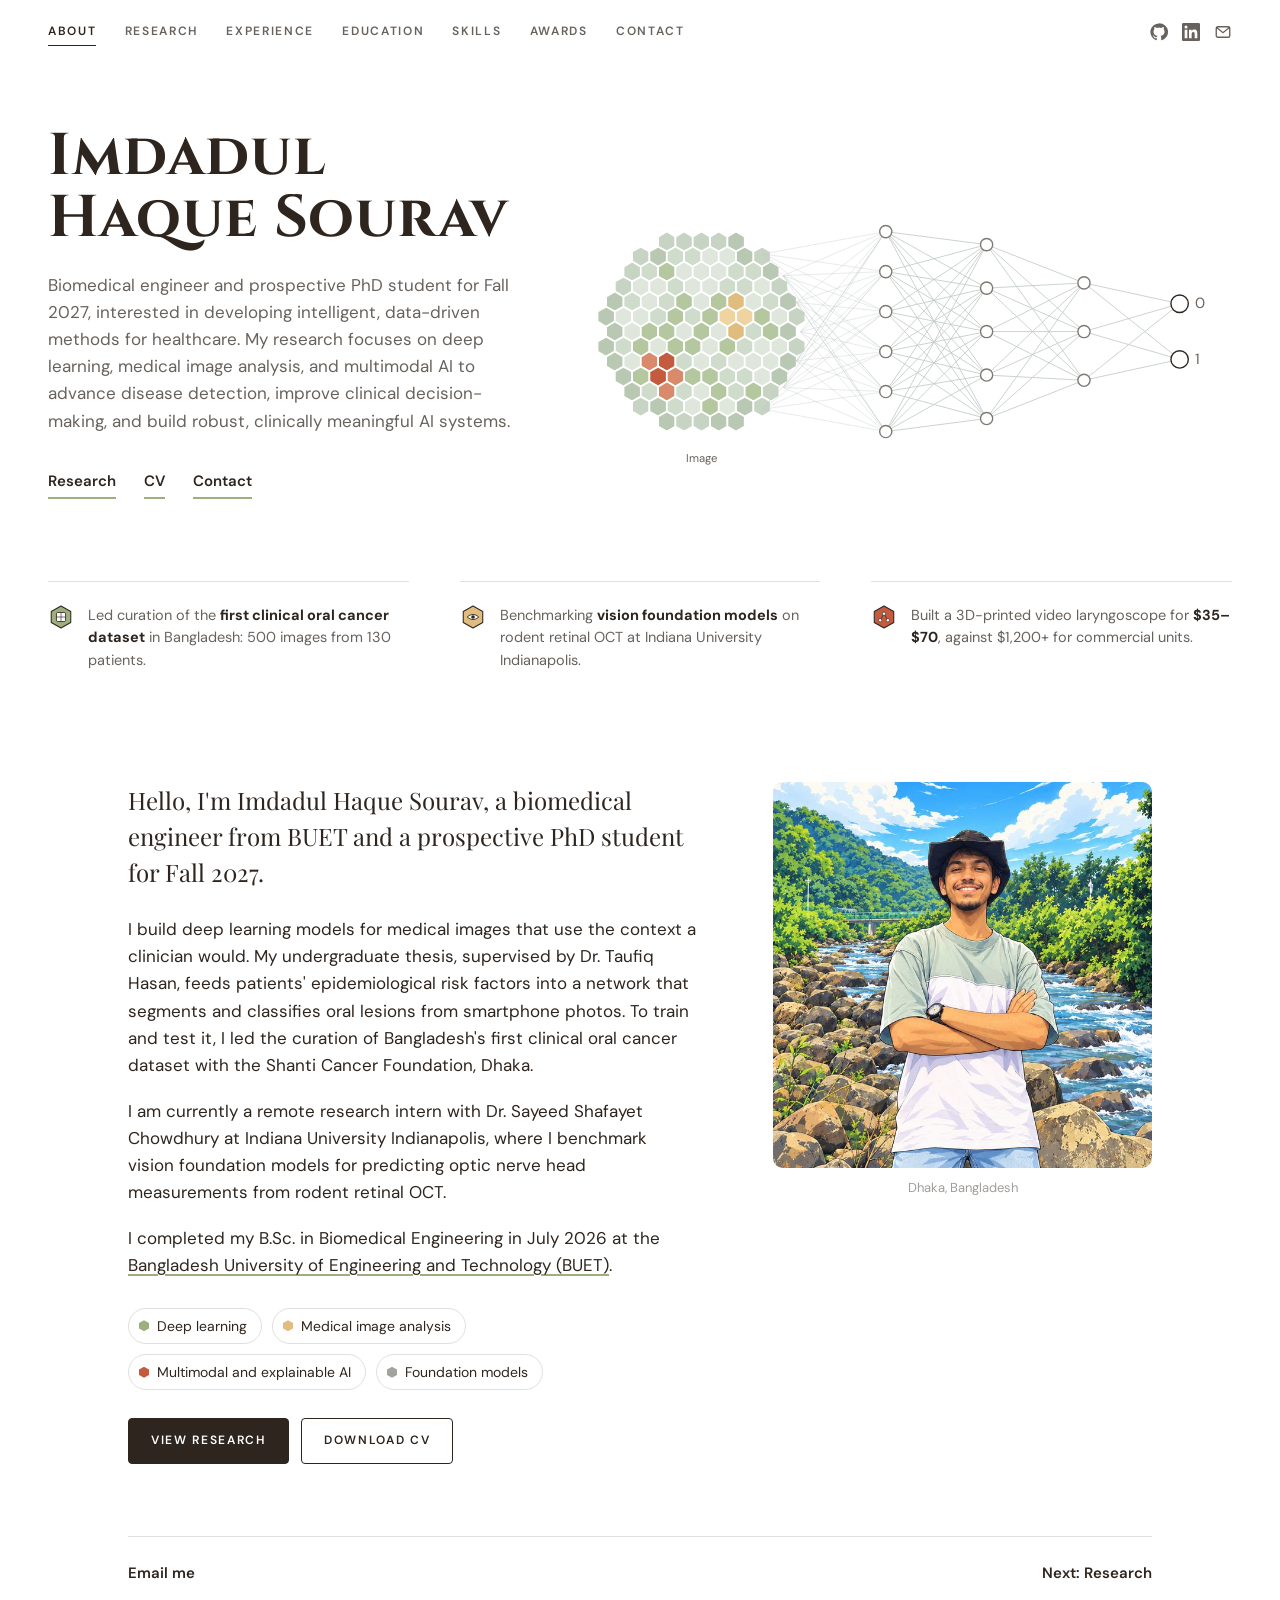
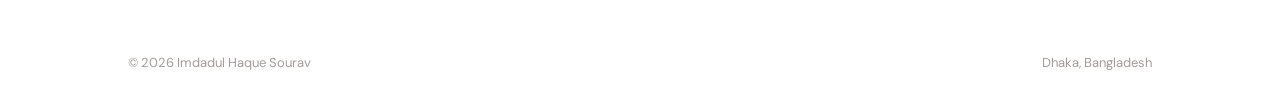
==== commit cbeca11f: "Update intro text, simplify network outputs to 0 and 1" ====
--- a/index.html
+++ b/index.html
@@ -35,7 +35,7 @@
 <section class="hero" aria-label="Introduction">
   <div class="hero-left">
     <h1 class="hero-title reveal d1">Imdadul Haque Sourav</h1>
-    <p class="hero-sub reveal d2">Biomedical engineer and prospective PhD student for Fall 2027. I build deep learning models that read medical images the way a clinician does: with the patient's context in mind.</p>
+    <p class="hero-sub reveal d2">Biomedical engineer and prospective PhD student for Fall 2027, interested in developing intelligent, data-driven methods for healthcare. My research focuses on deep learning, medical image analysis, and multimodal AI to advance disease detection, improve clinical decision-making, and build robust, clinically meaningful AI systems.</p>
     <nav class="hero-links reveal d3" aria-label="Quick links">
       <a href="research/">Research</a>
       <a href="files/Imdadul_Haque_Sourav_CV.pdf">CV</a>
@@ -44,7 +44,6 @@
   </div>
   <figure class="diagram" style="margin:0">
     <div id="stage" class="stage"></div>
-    <figcaption class="diagram-cap reveal d4">An image is read into features, and patient risk factors join before the decision. This is the idea behind my thesis.</figcaption>
   </figure>
 </section>
 
--- a/assets/css/style.css
+++ b/assets/css/style.css
@@ -93,7 +93,7 @@
   font-size: clamp(38px, 4.6vw, 66px); line-height: 1.05; letter-spacing: 0.01em;
   margin: 0; text-wrap: balance;
 }
-.hero-sub { margin: 22px 0 0; color: var(--ink-soft); font-size: 17px; max-width: 40ch; }
+.hero-sub { margin: 22px 0 0; color: var(--ink-soft); font-size: 17px; max-width: 46ch; }
 .hero-links { display: flex; flex-wrap: wrap; gap: 8px 28px; margin-top: 30px; }
 .hero-links a {
   font-size: 15px; font-weight: 600; text-decoration: none; padding: 4px 0;
@@ -102,7 +102,7 @@
 .hero-links a:hover { border-bottom-color: var(--ink); }
 
 .diagram { min-width: 0; }
-.stage { width: 100%; aspect-ratio: 760 / 430; }
+.stage { width: 100%; aspect-ratio: 760 / 375; }
 .stage svg { width: 100%; height: 100%; display: block; overflow: visible; }
 .stage text { font-family: var(--sans); fill: var(--ink-soft); }
 .diagram-cap { font-size: 13px; color: var(--ink-faint); margin-top: 10px; max-width: 52ch; }
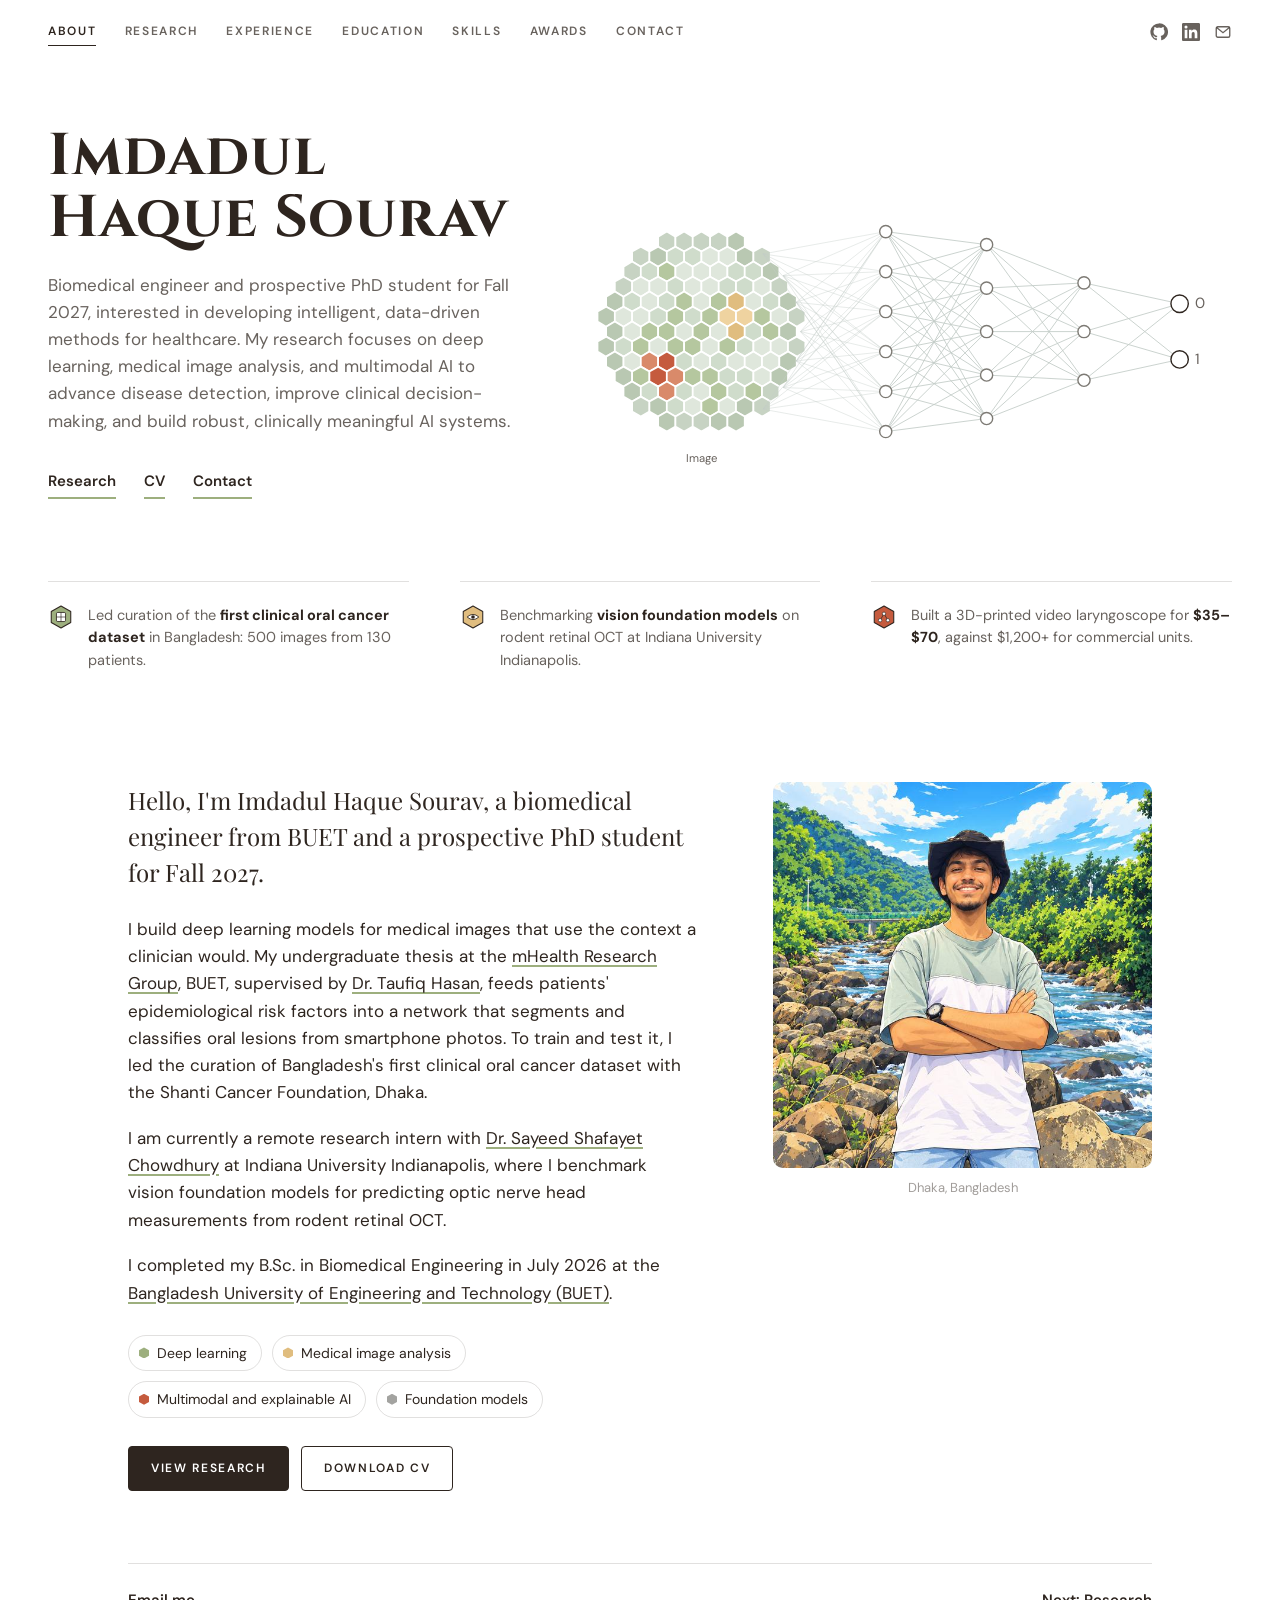
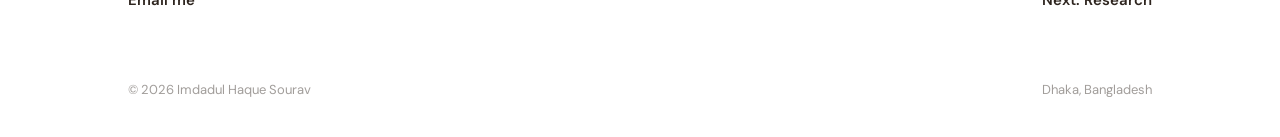
==== commit f8e70ed4: "Link mHealth Research Group and supervisors" ====
--- a/index.html
+++ b/index.html
@@ -58,8 +58,8 @@
     <div>
       <div class="prose">
         <p>Hello, I'm Imdadul Haque Sourav, a biomedical engineer from BUET and a prospective PhD student for Fall 2027.</p>
-        <p>I build deep learning models for medical images that use the context a clinician would. My undergraduate thesis, supervised by Dr. Taufiq Hasan, feeds patients' epidemiological risk factors into a network that segments and classifies oral lesions from smartphone photos. To train and test it, I led the curation of Bangladesh's first clinical oral cancer dataset with the Shanti Cancer Foundation, Dhaka.</p>
-        <p>I am currently a remote research intern with Dr. Sayeed Shafayet Chowdhury at Indiana University Indianapolis, where I benchmark vision foundation models for predicting optic nerve head measurements from rodent retinal OCT.</p>
+        <p>I build deep learning models for medical images that use the context a clinician would. My undergraduate thesis at the <a href="https://mhealth.buet.ac.bd/">mHealth Research Group</a>, BUET, supervised by <a href="https://bme.buet.ac.bd/profile/taufiq-hasan/">Dr. Taufiq Hasan</a>, feeds patients' epidemiological risk factors into a network that segments and classifies oral lesions from smartphone photos. To train and test it, I led the curation of Bangladesh's first clinical oral cancer dataset with the Shanti Cancer Foundation, Dhaka.</p>
+        <p>I am currently a remote research intern with <a href="https://luddy.indianapolis.iu.edu/people/sayeed-shafayet-chowdhury.html">Dr. Sayeed Shafayet Chowdhury</a> at Indiana University Indianapolis, where I benchmark vision foundation models for predicting optic nerve head measurements from rodent retinal OCT.</p>
         <p>I completed my B.Sc. in Biomedical Engineering in July 2026 at the <a href="https://www.buet.ac.bd/">Bangladesh University of Engineering and Technology (BUET)</a>.</p>
       </div>
       <ul class="interests" aria-label="Research interests">
--- a/assets/css/style.css
+++ b/assets/css/style.css
@@ -151,6 +151,8 @@
 .prose p { margin: 0 0 1.1em; }
 .prose a { text-decoration-color: var(--sage); text-underline-offset: 3px; text-decoration-thickness: 2px; }
 .prose a:hover { text-decoration-color: var(--ink); }
+.where a, .facts-list dd a { text-decoration-color: var(--sage); text-underline-offset: 3px; text-decoration-thickness: 2px; }
+.where a:hover, .facts-list dd a:hover { text-decoration-color: var(--ink); }
 
 /* ---------- about (home) ---------- */
 .about { display: grid; grid-template-columns: minmax(0, 1.5fr) minmax(0, 1fr); gap: clamp(32px, 6vw, 80px); align-items: start; }
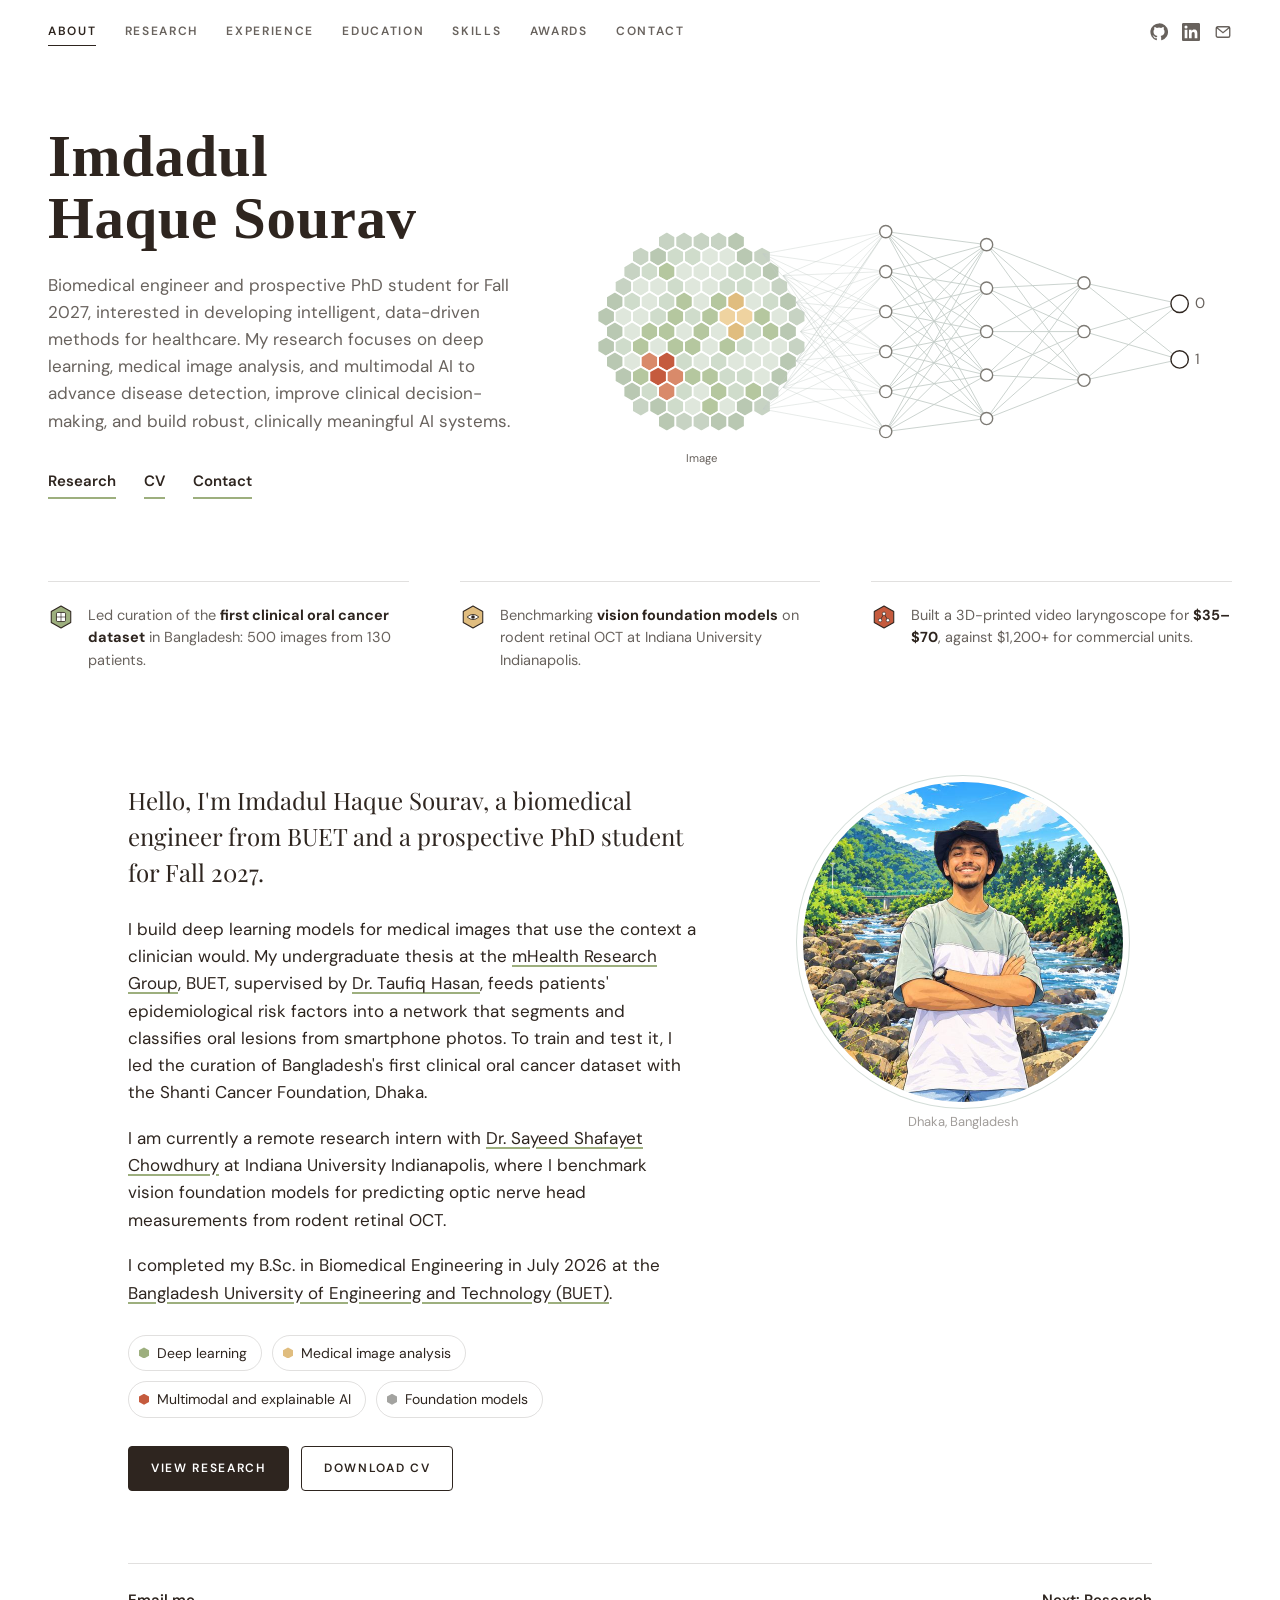
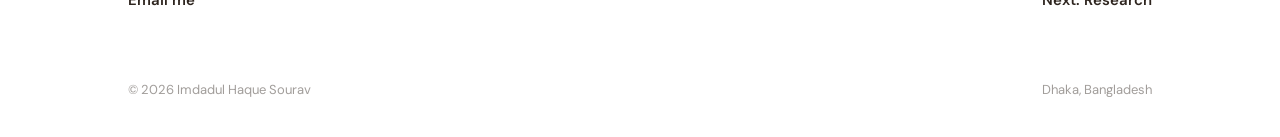
==== commit 4477420f: "Switch heading font to Fraunces" ====
--- a/index.html
+++ b/index.html
@@ -15,7 +15,7 @@
 <link rel="icon" href="assets/img/favicon.svg" type="image/svg+xml">
 <link rel="preconnect" href="https://fonts.googleapis.com">
 <link rel="preconnect" href="https://fonts.gstatic.com" crossorigin>
-<link href="https://fonts.googleapis.com/css2?family=Cinzel:wght@600;700&family=DM+Sans:ital,opsz,wght@0,9..40,400;0,9..40,600;0,9..40,700;1,9..40,400&family=Playfair+Display:wght@400;500&display=swap" rel="stylesheet">
+<link href="https://fonts.googleapis.com/css2?family=Fraunces:opsz,wght@9..144,500;9..144,600&family=DM+Sans:ital,opsz,wght@0,9..40,400;0,9..40,600;0,9..40,700;1,9..40,400&family=Playfair+Display:wght@400;500&display=swap" rel="stylesheet">
 <link rel="stylesheet" href="assets/css/style.css">
 </head>
 <body class="home">
--- a/assets/css/style.css
+++ b/assets/css/style.css
@@ -157,11 +157,12 @@
 /* ---------- about (home) ---------- */
 .about { display: grid; grid-template-columns: minmax(0, 1.5fr) minmax(0, 1fr); gap: clamp(32px, 6vw, 80px); align-items: start; }
 .about .prose p:first-child { font-family: var(--serif); font-size: clamp(20px, 2.1vw, 24px); line-height: 1.5; }
-.portrait-wrap { position: relative; max-width: 380px; justify-self: center; width: 100%; }
+.portrait-wrap { position: relative; max-width: 320px; justify-self: center; width: 100%; }
 .portrait {
-  width: 100%; height: auto; aspect-ratio: 640 / 652; object-fit: cover; object-position: center top;
-  border-radius: 10px;
+  width: 100%; height: auto; aspect-ratio: 1; object-fit: cover; object-position: 50% 22%;
+  border-radius: 50%;
   background: var(--mist);
+  box-shadow: 0 0 0 6px var(--paper), 0 0 0 7px var(--mist-deep);
 }
 .portrait-mono { display: grid; place-items: center; font-family: var(--display); font-size: 64px; color: var(--moss); }
 .portrait-cap { font-size: 13px; color: var(--ink-faint); margin-top: 10px; text-align: center; }
@@ -205,11 +206,52 @@
 .links a:hover { border-color: var(--ink); background: #fff; }
 .links a::after { content: " ↗"; color: var(--ink-faint); }
 
+/* ---------- slide viewer ---------- */
+.deck { position: relative; margin-top: 26px; outline: none; }
+.deck:focus-visible .deck-frame { box-shadow: 0 0 0 2px var(--moss); }
+.deck-frame {
+  position: relative; aspect-ratio: 16 / 9; overflow: hidden; cursor: pointer;
+  border-radius: 6px; border: 1px solid var(--line); background: var(--chip);
+}
+.deck-img { width: 100%; height: 100%; object-fit: contain; display: block; transition: opacity .25s ease; }
+.deck-img.loading { opacity: .35; }
+.deck-bar { display: flex; align-items: center; gap: 6px; margin-top: 10px; }
+.deck-btn {
+  width: 34px; height: 34px; flex: none; display: inline-grid; place-items: center;
+  border: 1px solid var(--line); border-radius: 50%; background: var(--paper); color: var(--ink); cursor: pointer;
+  transition: border-color .2s, background .2s;
+}
+.deck-btn:hover { border-color: var(--ink); background: var(--chip); }
+.deck-btn:disabled { opacity: .35; cursor: default; border-color: var(--line); background: var(--paper); }
+.deck-btn svg { width: 16px; height: 16px; }
+.deck-count { font-size: 13px; font-weight: 600; color: var(--ink-soft); min-width: 52px; text-align: center; font-variant-numeric: tabular-nums; }
+.deck-progress { flex: 1; height: 2px; background: var(--mist-deep); border-radius: 2px; overflow: hidden; margin: 0 8px; }
+.deck-progress i { display: block; height: 100%; background: var(--moss); transition: width .25s ease; }
+.deck:fullscreen { background: #111; display: flex; flex-direction: column; justify-content: center; padding: 24px; margin: 0; }
+.deck:fullscreen .deck-frame { border: none; background: #111; flex: 1; aspect-ratio: auto; cursor: default; }
+.deck:fullscreen .deck-bar { justify-content: center; }
+.deck:fullscreen .deck-btn { background: #222; color: #fff; border-color: #444; }
+.deck:fullscreen .deck-count { color: #ddd; }
+.deck:fullscreen .deck-progress { max-width: 480px; background: #333; }
+
+.rows { display: grid; gap: 0; border-top: 1px solid var(--line); }
+.project-row {
+  display: grid; grid-template-columns: minmax(0, 5fr) minmax(0, 7fr); gap: clamp(24px, 4vw, 48px);
+  align-items: start; padding: 36px 0; border-bottom: 1px solid var(--line);
+}
+.project-row h3 { font-size: 20px; line-height: 1.3; margin: 0 0 12px; }
+.project-row p { margin: 0; font-size: 15.5px; color: var(--ink-soft); }
+.project-row .meta { margin-bottom: 10px; color: var(--ink-faint); }
+.project-row .deck { margin-top: 0; }
+@media (max-width: 860px) { .project-row { grid-template-columns: 1fr; } }
+
 /* ---------- project list ---------- */
 .projects { display: grid; grid-template-columns: repeat(2, minmax(0, 1fr)); gap: 0; border-top: 1px solid var(--line); }
 .project { padding: 28px 28px 30px 0; border-bottom: 1px solid var(--line); }
 .project:nth-child(odd) { border-right: 1px solid var(--line); }
 .project:nth-child(even) { padding-left: 28px; padding-right: 0; }
+.projects.single { grid-template-columns: 1fr; }
+.projects.single .project { border-right: none; padding-right: 0; max-width: var(--measure); }
 .project h3 { font-size: 19px; line-height: 1.3; margin: 0 0 10px; }
 .project p { margin: 0; font-size: 15px; color: var(--ink-soft); }
 .project .links { margin-top: 16px; }
